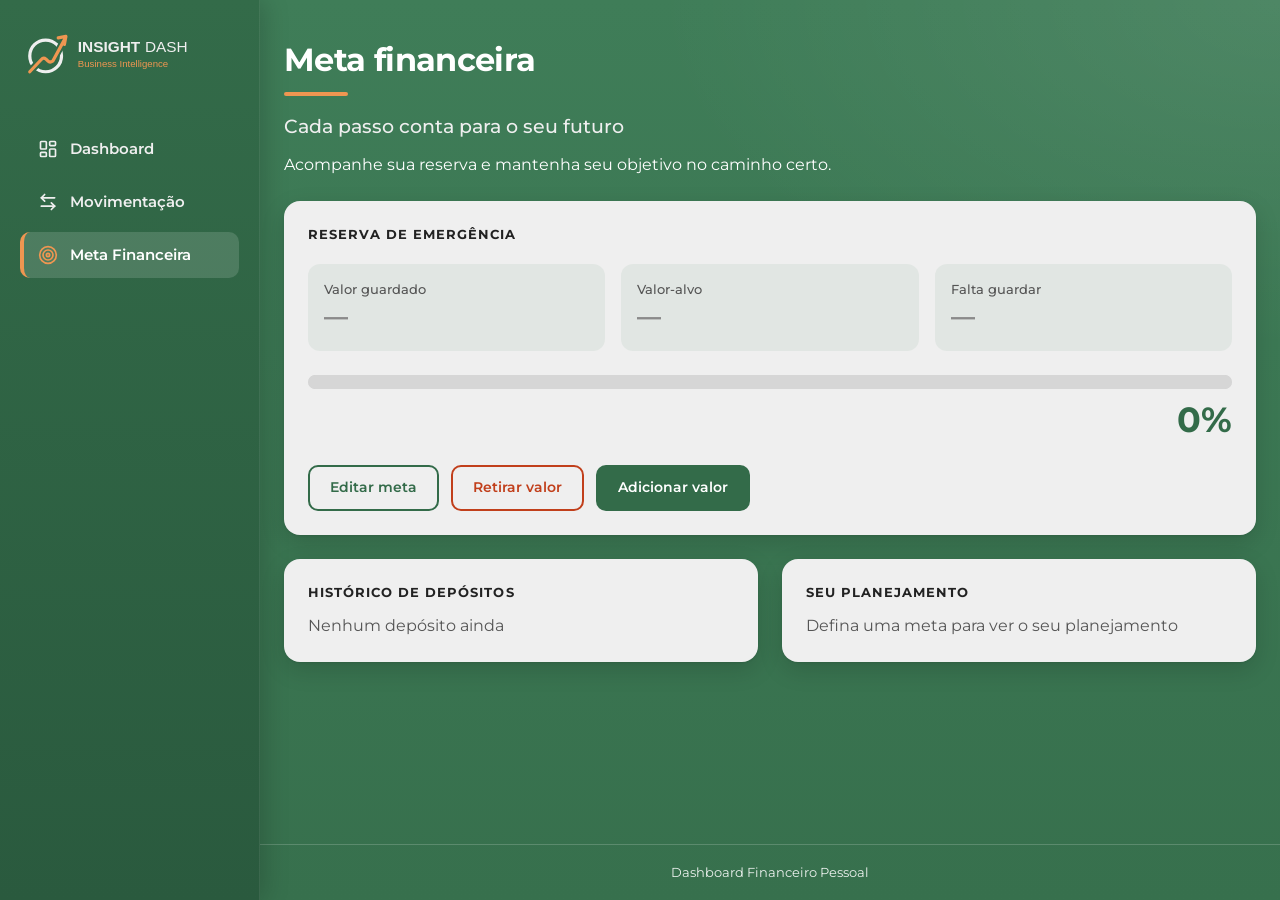
==== pages/meta.html @ 22bafc99 "Aba para adicionar movimento" ====
<!DOCTYPE html>
<html lang="pt-BR">
<head>
    <meta charset="UTF-8">
    <meta name="viewport" content="width=device-width, initial-scale=1.0">
    <link rel="icon" href="../images/logo-icon.svg" type="image/svg+xml">
    <meta name="theme-color" content="#3F7D58">
    <link rel="preconnect" href="https://fonts.googleapis.com">
    <link rel="preconnect" href="https://fonts.gstatic.com" crossorigin>
    <link href="https://fonts.googleapis.com/css2?family=Montserrat:wght@400;500;600;700&display=swap" rel="stylesheet">
    <link rel="stylesheet" href="../style.css">
    <title>Meta financeira</title>
</head>
<body>
    <aside class="sidebar">
        <a href="../index.html" class="logo">
            <img src="../images/logo.svg" alt="Insight Dash - Business Intelligence" width="208" height="52">
        </a>

        <nav>
            <ul class="nav-bar">
                <li><a href="../index.html">Dashboard</a></li>
                <li><a href="movimentacao.html">Movimentação</a></li>
                <li><a href="meta.html" class="ativo">Meta Financeira</a></li>
            </ul>
        </nav>
    </aside>

    <div class="conteudo">
        <main>
            <h1>Meta financeira</h1>
            <h2>Cada passo conta para o seu futuro</h2>
            <p>Acompanhe sua reserva e mantenha seu objetivo no caminho certo.</p>

            <section class="meta">
                <h2>Reserva de emergência</h2>

                <div class="valores">
                    <div>
                        <p>Valor guardado</p>
                        <p class="valor" id="guardado"></p>
                    </div>
                    <div>
                        <p>Valor-alvo</p>
                        <p class="valor" id="alvo"></p>
                    </div>
                    <div>
                        <p>Falta guardar</p>
                        <p class="valor" id="falta"></p>
                    </div>
                </div>

                <progress id="progresso" value="0" max="100"></progress>
                <p id="porcentagem"></p>

                <div class="acoes">
                    <button type="button" id="btn-editar" class="btn-secundario">Editar meta</button>
                    <button type="button" id="btn-retirar" class="btn-perigo">Retirar valor</button>
                    <button type="button" id="btn-adicionar" class="btn-primario">Adicionar valor</button>
                </div>
            </section>

            <div class="duplo">
                <aside>
                    <h2>Histórico de depósitos</h2>
                    <ul id="lista-depositos" class="lista"></ul>
                </aside>

                <aside>
                    <h2>Seu planejamento</h2>
                    <p id="planejamento"></p>
                </aside>
            </div>
        </main>

        <footer>
            <p>Dashboard Financeiro Pessoal</p>
        </footer>
    </div>

    <dialog id="modal-adicionar-meta" class="modal">
        <form id="form-adicionar-meta" method="dialog">
            <div class="modal-cab">
                <h2>Adicionar valor à meta</h2>
                <p>Guarde mais um pouco e aproxime sua reserva do objetivo.</p>
            </div>

            <div class="modal-corpo">
                <div class="campos">
                    <div class="campo-largo meta-alvo">
                        <p>Você está adicionando à meta</p>
                        <strong id="add-meta-nome">Reserva de emergência</strong>
                    </div>

                    <div>
                        <label for="add-valor">Valor a adicionar *</label>
                        <input type="number" id="add-valor" min="0.01" step="0.01" placeholder="0,00" required>
                        <small class="dica">Informe o valor que deseja guardar nesta contribuição.</small>
                    </div>

                    <div>
                        <label for="add-data">Data da contribuição *</label>
                        <input type="date" id="add-data" required>
                    </div>

                    <div class="campo-largo">
                        <label for="add-conta">Conta de origem *</label>
                        <select id="add-conta" required>
                            <option value="" disabled selected>Selecione a conta</option>
                            <option value="Conta principal">Conta principal</option>
                            <option value="Poupança">Poupança</option>
                            <option value="Carteira">Carteira</option>
                        </select>
                        <small class="dica">O valor será descontado do saldo desta conta.</small>
                    </div>

                    <div class="campo-largo">
                        <label for="add-descricao" class="rotulo-linha">Descrição <span>Opcional</span></label>
                        <input type="text" id="add-descricao" placeholder="Ex.: Valor extra guardado">
                    </div>
                </div>

                <aside class="resumo-mov" data-tipo="receita">
                    <h3 class="resumo-titulo">Resumo da contribuição</h3>

                    <span class="selo selo-confirmar">A confirmar</span>
                    <p class="resumo-valor" id="res-valor"></p>
                    <p class="resumo-desc" id="res-descricao"></p>

                    <dl class="resumo-lista">
                        <div><dt>Conta de origem</dt><dd id="res-conta"></dd></div>
                        <div><dt>Data</dt><dd id="res-data"></dd></div>
                    </dl>

                    <h4 class="resumo-subtitulo">Sua meta após confirmar</h4>
                    <dl class="resumo-lista resumo-lista-solta">
                        <div><dt>Guardado hoje</dt><dd id="res-guardado"></dd></div>
                        <div><dt>Novo valor guardado</dt><dd id="res-novo" class="destaque"></dd></div>
                    </dl>

                    <div class="resumo-progresso">
                        <div class="resumo-progresso-topo">
                            <strong id="res-pct"></strong>
                            <span id="res-pontos"></span>
                        </div>
                        <progress id="res-progresso" value="0" max="100"></progress>
                        <small id="res-detalhe"></small>
                    </div>

                    <dl class="resumo-lista resumo-lista-solta">
                        <div><dt>Faltará guardar</dt><dd id="res-falta"></dd></div>
                    </dl>

                    <p class="resumo-prazo" id="res-prazo"></p>
                    <p class="resumo-aviso" id="res-aviso" aria-live="polite"></p>
                </aside>
            </div>

            <div class="acoes acoes-rodape">
                <small>A contribuição ficará no histórico da meta.</small>
                <button type="button" id="btn-cancelar-meta" class="btn-secundario">Cancelar</button>
                <button type="submit" class="btn-primario">Confirmar contribuição</button>
            </div>
        </form>
    </dialog>

    <script src="../script.js"></script>
</body>
</html>
---- style.css ----
/* ícones do menu, dos cards e do botão (ficam na cor do texto onde são usados) */
:root {
  --ic-painel: url("data:image/svg+xml,<svg xmlns='http://www.w3.org/2000/svg' viewBox='0 0 24 24' fill='none' stroke='black' stroke-width='2' stroke-linecap='round' stroke-linejoin='round'><rect x='3' y='3' width='7' height='9' rx='1'/><rect x='14' y='3' width='7' height='5' rx='1'/><rect x='14' y='12' width='7' height='9' rx='1'/><rect x='3' y='16' width='7' height='5' rx='1'/></svg>");
  --ic-troca: url("data:image/svg+xml,<svg xmlns='http://www.w3.org/2000/svg' viewBox='0 0 24 24' fill='none' stroke='black' stroke-width='2' stroke-linecap='round' stroke-linejoin='round'><path d='M8 3 4 7l4 4'/><path d='M4 7h16'/><path d='m16 21 4-4-4-4'/><path d='M20 17H4'/></svg>");
  --ic-alvo: url("data:image/svg+xml,<svg xmlns='http://www.w3.org/2000/svg' viewBox='0 0 24 24' fill='none' stroke='black' stroke-width='2' stroke-linecap='round' stroke-linejoin='round'><circle cx='12' cy='12' r='10'/><circle cx='12' cy='12' r='6'/><circle cx='12' cy='12' r='2'/></svg>");
  --ic-subida: url("data:image/svg+xml,<svg xmlns='http://www.w3.org/2000/svg' viewBox='0 0 24 24' fill='none' stroke='black' stroke-width='2.2' stroke-linecap='round' stroke-linejoin='round'><polyline points='22 7 13.5 15.5 8.5 10.5 2 17'/><polyline points='16 7 22 7 22 13'/></svg>");
  --ic-descida: url("data:image/svg+xml,<svg xmlns='http://www.w3.org/2000/svg' viewBox='0 0 24 24' fill='none' stroke='black' stroke-width='2.2' stroke-linecap='round' stroke-linejoin='round'><polyline points='22 17 13.5 8.5 8.5 13.5 2 7'/><polyline points='16 17 22 17 22 11'/></svg>");
  --ic-carteira: url("data:image/svg+xml,<svg xmlns='http://www.w3.org/2000/svg' viewBox='0 0 24 24' fill='none' stroke='black' stroke-width='2.2' stroke-linecap='round' stroke-linejoin='round'><path d='M20 12V8H6a2 2 0 0 1-2-2c0-1.1.9-2 2-2h12v4'/><path d='M4 6v12c0 1.1.9 2 2 2h14v-4'/><path d='M18 12a2 2 0 0 0-2 2c0 1.1.9 2 2 2h4v-4h-4z'/></svg>");
  --ic-mais: url("data:image/svg+xml,<svg xmlns='http://www.w3.org/2000/svg' viewBox='0 0 24 24' fill='none' stroke='black' stroke-width='3' stroke-linecap='round'><path d='M12 5v14M5 12h14'/></svg>");
}

* {
  margin: 0;
  padding: 0;
  box-sizing: border-box;
}

body {
  margin: 0;
  min-height: 100vh;
  display: flex;
  flex-direction: row;
  background-color: #3F7D58;
  /* brilho claro discreto no canto + verde que escurece um pouco para baixo */
  background-image:
    radial-gradient(900px 500px at 100% 0%, rgba(255, 255, 255, 0.08), transparent 70%),
    linear-gradient(180deg, #3F7D58 0%, #37704D 100%);
  background-repeat: no-repeat;
  color: #EFEFEF;
  font-family: "Montserrat", "Segoe UI", Roboto, Arial, sans-serif;
  line-height: 1.5; /* espaçamento das linhas */
  -webkit-font-smoothing: antialiased;
}

::selection {
  background: #EF9651;
  color: #222222;
}

a:focus-visible, button:focus-visible, select:focus-visible, input:focus-visible {
  outline: 3px solid #EF9651;
  outline-offset: 2px;
}

/* ---------- Barra lateral ---------- */
.sidebar {
  width: 260px;
  flex-shrink: 0;
  position: sticky;
  top: 0;
  align-self: flex-start; 
  height: 100vh;
  overflow-y: auto;
  display: flex;
  flex-direction: column;
  padding: 28px 20px;
  background: linear-gradient(180deg, #336B49 0%, #2A5A3E 100%);
  border-right: 1px solid rgba(255, 255, 255, 0.08);
  box-shadow: 4px 0 24px rgba(0, 0, 0, 0.18);
}

.logo {
  display: block;
  padding: 0 4px;
}

.logo img {
  display: block;
  width: 100%;
  max-width: 200px;
  height: auto;
}

.sidebar nav {
  margin-top: 48px;
}

.nav-bar {
  display: flex;
  flex-direction: column;
  gap: 6px;
  list-style: none;
}

.nav-bar a {
  display: flex;
  align-items: center;
  gap: 12px;
  padding: 12px 14px;
  color: #EFEFEF;
  text-decoration: none;
  font-size: 0.95rem;
  font-weight: 600;
  border-left: 4px solid transparent;
  border-radius: 10px;
  transition: background 0.2s, color 0.2s, border-color 0.2s;
}

/* ícone antes de cada item (muda com o link) */
.nav-bar a::before, .card-resumo h2::before, .btn-destaque::before {
  content: "";
  flex-shrink: 0;
  background: currentColor;
  -webkit-mask: var(--icone) center / contain no-repeat;
  mask: var(--icone) center / contain no-repeat;
}

.nav-bar a::before {
  width: 20px;
  height: 20px;
  transition: background 0.2s;
}

.nav-bar a[href$="index.html"] { --icone: var(--ic-painel); }
.nav-bar a[href$="movimentacao.html"] { --icone: var(--ic-troca); }
.nav-bar a[href$="meta.html"] { --icone: var(--ic-alvo); }

.nav-bar a:hover, .nav-bar a:focus-visible {
  background: rgba(255, 255, 255, 0.1);
  color: #FFFFFF;
}

.nav-bar a:hover::before, .nav-bar a.ativo::before {
  background: #EF9651;
}

.nav-bar a.ativo {
  background: rgba(255, 255, 255, 0.14);
  border-left-color: #EF9651;
  color: #FFFFFF;
}

/* ---------- Conteúdo ---------- */
.conteudo {
  flex: 1;
  min-width: 0;
  display: flex;
  flex-direction: column;
}

main {
  flex: 1;
  width: 100%;
  max-width: 1100px;
  margin: 0 auto;
  padding: 36px 24px 48px;
  display: flex;
  flex-direction: column;
  gap: 24px;
}

main > h1 {
  font-size: 2rem;
  font-weight: 700;
  letter-spacing: -0.02em;
  color: #FFFFFF;
}

main > h1::after {
  content: "";
  display: block;
  width: 64px;
  height: 4px;
  margin-top: 8px;
  border-radius: 2px;
  background: #EF9651;
}

main > p {
  color: #FFFFFF;
}

/* ---------- Cards ---------- */
main > section, .card-resumo, .card-grafico, .card-meta, .duplo > aside {
  background: #EFEFEF;
  color: #222222;
  border-radius: 16px;
  box-shadow: 0 1px 2px rgba(0, 0, 0, 0.08), 0 8px 24px rgba(0, 0, 0, 0.14);
}

main > section, .card-resumo, .card-grafico, .card-meta, .duplo > aside {
  padding: 24px;
}

main h2 {
  margin: 0 0 6px;
  font-size: 0.8rem;
  font-weight: 700;
  text-transform: uppercase;
  letter-spacing: 0.08em;
  color: #222222;
}

main > h2 {
  margin: -8px 0 -12px;
  font-size: 1.2rem;
  font-weight: 500;
  text-transform: none;
  letter-spacing: 0;
  color: #EFEFEF;
}

/* ---------- Resumo: receitas / despesas / saldo ---------- */
.resumo {
  display: grid;
  grid-template-columns: repeat(3, 1fr);
  gap: 24px;
}

.card-resumo {
  --cor: #3F7D58;
  --icone: var(--ic-subida);
  transition: transform 0.2s, box-shadow 0.2s;
}

.card-resumo.despesa {
  --cor: #EC5228;
  --icone: var(--ic-descida);
}

.card-resumo.saldo {
  --cor: #EF9651;
  --icone: var(--ic-carteira);
}

.card-resumo:hover {
  transform: translateY(-3px);
  box-shadow: 0 2px 4px rgba(0, 0, 0, 0.08), 0 14px 32px rgba(0, 0, 0, 0.2);
}

.card-resumo h2 {
  display: flex;
  align-items: center;
  gap: 8px;
  color: #5b6a62;
}

.card-resumo h2::before {
  width: 18px;
  height: 18px;
  background: var(--cor);
}

.card-resumo p {
  font-size: clamp(1.3rem, 1rem + 0.8vw, 1.6rem);
  font-weight: 700;
  letter-spacing: -0.01em;
  font-variant-numeric: tabular-nums;
  min-height: 1.5em; 
  overflow-wrap: anywhere;
}

.card-resumo p:empty::before {
  content: "—";
  color: #8a8a8a;
}

#ganhos {
  color: #3F7D58;
}

#perdas {
  color: #EC5228;
}

/* o JS pode colocar uma dessas classes no #saldo */
#saldo.positivo {
  color: #3F7D58;
}

#saldo.negativo {
  color: #EC5228;
}

/* ---------- Gráfico + meta lado a lado ---------- */
.painel {
  display: grid;
  grid-template-columns: 3fr 2fr;
  gap: 24px;
}

.painel > section {
  min-width: 0;
}

/* ---------- Gráfico de despesas por categoria ---------- */
.grafico {
  display: flex;
  justify-content: center;
  margin: 20px 0;
}

.rosca {
  position: relative;
  width: 200px;
  height: 200px;
  border-radius: 50%;
  background: #d6d6d6;
  box-shadow: 0 6px 18px rgba(0, 0, 0, 0.15);
}

/* furo no meio da rosca */
.rosca::after {
  content: "";
  position: absolute;
  inset: 24%;
  border-radius: 50%;
  background: #EFEFEF;
  box-shadow: inset 0 2px 6px rgba(0, 0, 0, 0.12);
}

/* sem dados ainda */
.grafico:empty {
  align-items: center;
  min-height: 200px;
  border: 2px dashed #3F7D58;
  border-radius: 12px;
  background: rgba(63, 125, 88, 0.08);
  color: #555555;
  font-size: 0.9rem;
}

.grafico:empty::before {
  content: "Sem despesas para mostrar";
}

.legenda-grafico {
  display: flex;
  flex-wrap: wrap;
  justify-content: center;
  gap: 8px 20px;
  list-style: none;
  font-size: 0.85rem;
}

.legenda-grafico li {
  display: flex;
  align-items: center;
  gap: 8px;
}

.legenda-grafico li::before {
  content: "";
  flex-shrink: 0;
  width: 12px;
  height: 12px;
  border-radius: 50%;
  background: var(--cor, #3F7D58);
}

.legenda-grafico li:nth-child(6n+1) { --cor: #3F7D58; }
.legenda-grafico li:nth-child(6n+2) { --cor: #EF9651; }
.legenda-grafico li:nth-child(6n+3) { --cor: #EC5228; }
.legenda-grafico li:nth-child(6n+4) { --cor: #25503A; }
.legenda-grafico li:nth-child(6n+5) { --cor: #7FB08F; }
.legenda-grafico li:nth-child(6n+6) { --cor: #F5C08F; }

/* ---------- Meta financeira (card do dashboard) ---------- */
.card-meta {
  display: flex;
  flex-direction: column;
}

.card-meta #falta {
  margin: auto 0 16px;
  font-size: 1rem;
  font-weight: 600;
}

.card-meta #falta:empty::before {
  content: "Nenhuma meta definida";
  font-weight: 400;
  color: #555555;
}

.card-meta #porcentagem, .meta #porcentagem {
  margin: 10px 0 auto;
  font-size: 2.2rem;
  font-weight: 700;
  line-height: 1.2;
  text-align: right;
  color: #336B49;
}

.card-meta #porcentagem:empty::before, .meta #porcentagem:empty::before {
  content: "0%";
}

/* barra de progresso */
progress {
  display: block;
  width: 100%;
  height: 14px;
  border: none;
  border-radius: 7px;
  overflow: hidden;
  -webkit-appearance: none;
  appearance: none;
  background: #d6d6d6;
}

progress::-webkit-progress-bar {
  background: #d6d6d6;
  border-radius: 7px;
}

progress::-webkit-progress-value {
  background: linear-gradient(90deg, #EF9651, #EC5228);
  border-radius: 7px;
  transition: width 0.4s;
}

progress::-moz-progress-bar {
  background: linear-gradient(90deg, #EF9651, #EC5228);
  border-radius: 7px;
}

progress.completa::-webkit-progress-value {
  background: #3F7D58;
}

progress.completa::-moz-progress-bar {
  background: #3F7D58;
}

/* ---------- Página Meta financeira ---------- */
/* três blocos: valor guardado, valor-alvo, falta guardar */
.valores {
  display: grid;
  grid-template-columns: repeat(auto-fit, minmax(180px, 1fr));
  gap: 16px;
  margin: 20px 0 24px;
}

.valores > div {
  padding: 16px;
  border-radius: 12px;
  background: rgba(63, 125, 88, 0.08);
}

.valores p:first-child {
  font-size: 0.8rem;
  font-weight: 500;
  color: #555555;
}

.valor {
  font-size: 1.5rem;
  font-weight: 700;
  letter-spacing: -0.01em;
  font-variant-numeric: tabular-nums;
  min-height: 1.5em;
  overflow-wrap: anywhere;
}

.valor:empty::before {
  content: "—";
  color: #8a8a8a;
}

#guardado {
  color: #3F7D58;
}

/* histórico de depósitos + planejamento lado a lado */
.duplo {
  display: grid;
  grid-template-columns: 1fr 1fr;
  gap: 24px;
}

.duplo > aside {
  min-width: 0;
}

.duplo h2 {
  margin-bottom: 12px;
}

.lista {
  list-style: none;
  font-variant-numeric: tabular-nums;
}

.lista li {
  display: flex;
  justify-content: space-between;
  gap: 12px;
  padding: 10px 0;
  border-bottom: 1px solid #d6d6d6;
}

.lista li:last-child {
  border-bottom: none;
}

.lista:empty::before {
  content: "Nenhum depósito ainda";
  color: #555555;
}

#planejamento:empty::before {
  content: "Defina uma meta para ver o seu planejamento";
  color: #555555;
}

/* ---------- Botões ---------- */
.acoes {
  display: flex;
  flex-wrap: wrap;
  gap: 12px;
  margin-top: 24px;
}

button {
  padding: 10px 20px;
  border: 2px solid transparent;
  border-radius: 10px;
  font: inherit;
  font-size: 0.9rem;
  font-weight: 600;
  cursor: pointer;
  transition: background 0.2s, color 0.2s, border-color 0.2s, transform 0.15s;
}

button:active {
  transform: translateY(1px);
}

.btn-primario {
  background: #336B49;
  color: #FFFFFF;
}

.btn-primario:hover {
  background: #EF9651;
  color: #222222;
}

.btn-secundario {
  background: transparent;
  border-color: #336B49;
  color: #336B49;
}

.btn-secundario:hover {
  background: #336B49;
  color: #FFFFFF;
}

.btn-perigo {
  background: transparent;
  border-color: #C13F1B;
  color: #C13F1B;
}

.btn-perigo:hover {
  background: #C13F1B;
  color: #FFFFFF;
}

/* botão de destaque sobre o fundo verde (ex.: Nova Movimentação) */
.btn-destaque {
  display: inline-flex;
  align-items: center;
  gap: 10px;
  padding: 12px 22px;
  background: #EF9651;
  color: #222222;
  box-shadow: 0 6px 16px rgba(0, 0, 0, 0.22);
}

.btn-destaque::before {
  --icone: var(--ic-mais);
  width: 16px;
  height: 16px;
}

.btn-destaque:hover {
  background: #F4A867;
  transform: translateY(-2px);
}

/* botões pequenos dentro da tabela (Editar / Excluir) */
.btn-sm {
  padding: 5px 12px;
  border-width: 1.5px;
  border-radius: 8px;
  font-size: 0.78rem;
}

/* ---------- Formulários ---------- */
main > .barra-acoes {
  background: transparent;
  box-shadow: none;
  padding: 0;
}

label {
  display: block;
  margin-bottom: 6px;
  font-size: 0.8rem;
  font-weight: 600;
  color: #444444;
}

input[type="text"], input[type="number"], input[type="date"], select {
  width: 100%;
  padding: 11px 14px;
  border: 2px solid #cfcfcf;
  border-radius: 10px;
  background-color: #FFFFFF;
  color: #222222;
  font: inherit;
  font-size: 0.9rem;
  transition: border-color 0.2s, box-shadow 0.2s;
}

input:hover, select:hover {
  border-color: #3F7D58;
}

input:focus, select:focus {
  outline: none;
  border-color: #EF9651;
  box-shadow: 0 0 0 3px rgba(239, 150, 81, 0.35);
}

select {
  -webkit-appearance: none;
  appearance: none;
  padding-right: 40px;
  cursor: pointer;
  background-image: url("data:image/svg+xml,<svg xmlns='http://www.w3.org/2000/svg' viewBox='0 0 24 24' fill='none' stroke='%23336B49' stroke-width='2.5' stroke-linecap='round' stroke-linejoin='round'><path d='m6 9 6 6 6-6'/></svg>");
  background-repeat: no-repeat;
  background-position: right 12px center;
  background-size: 18px;
}

/* filtros da movimentação */
.filtros {
  display: grid;
  grid-template-columns: repeat(auto-fit, minmax(200px, 1fr));
  gap: 16px;
}

/* ---------- Tabela de movimentações ---------- */
.card-tabela h2 {
  margin-bottom: 14px;
}

.tabela-rolagem {
  overflow-x: auto;
  border-radius: 10px;
}

table {
  width: 100%;
  border-collapse: collapse;
  font-variant-numeric: tabular-nums;
}

thead {
  background: #336B49;
  color: #EFEFEF;
}

th, td {
  padding: 12px 16px;
  text-align: left;
}

th {
  font-size: 0.72rem;
  letter-spacing: 0.06em;
  text-transform: uppercase;
  white-space: nowrap;
}

td {
  font-size: 0.9rem;
}

tbody tr {
  transition: background 0.15s;
}

tbody tr:nth-child(even) {
  background: rgba(63, 125, 88, 0.08);
}

tbody tr:hover {
  background: rgba(239, 150, 81, 0.2);
}

.col-valor {
  text-align: right;
  white-space: nowrap;
  font-weight: 600;
}

td.receita {
  color: #2F6B47;
}

td.despesa {
  color: #C13F1B;
}

.col-acoes {
  text-align: right;
  white-space: nowrap;
}

.col-acoes button + button {
  margin-left: 6px;
}

/* tabela vazia: mostra o aviso embaixo do cabeçalho */
.tabela-rolagem:has(tbody:empty)::after {
  content: "Nenhuma movimentação ainda";
  display: block;
  padding: 20px 16px;
  color: #555555;
  font-size: 0.9rem;
}

/* ---------- Rodapé ---------- */
footer {
  padding: 18px 20px;
  text-align: center;
  font-size: 0.8rem;
  color: rgba(255, 255, 255, 0.9);
  border-top: 1px solid rgba(255, 255, 255, 0.18);
}

/* ---------- Animação de entrada ---------- */
@keyframes entrar {
  from {
    opacity: 0;
    transform: translateY(10px);
  }
  to {
    opacity: 1;
    transform: none;
  }
}

main > * {
  animation: entrar 0.45s ease both;
}

main > *:nth-child(2) { animation-delay: 0.05s; }
main > *:nth-child(3) { animation-delay: 0.1s; }
main > *:nth-child(4) { animation-delay: 0.15s; }
main > *:nth-child(5) { animation-delay: 0.2s; }
main > *:nth-child(6) { animation-delay: 0.25s; }

@media (prefers-reduced-motion: reduce) {
  * {
    animation: none !important;
    transition: none !important;
  }
}

/* ---------- Responsivo ---------- */
@media (max-width: 1200px) {
  .resumo {
    grid-template-columns: repeat(2, 1fr);
  }

  .card-resumo.saldo {
    grid-column: 1 / -1;
  }
}

@media (max-width: 1000px) {
  .painel, .duplo {
    grid-template-columns: 1fr;
  }
}


@media (max-width: 768px) {
  body {
    flex-direction: column;
  }

  .sidebar {
    width: 100%;
    height: auto;
    position: static;
    align-self: auto;
    flex-direction: row;
    flex-wrap: wrap;
    align-items: center;
    gap: 12px 24px;
    padding: 16px 20px;
    border-right: none;
  }

  .logo img {
    max-width: 160px;
  }

  .sidebar nav {
    margin-top: 0;
  }

  .nav-bar {
    flex-direction: row;
    flex-wrap: wrap;
    gap: 4px;
  }

  .nav-bar a {
    gap: 8px;
    padding: 8px 10px;
    font-size: 0.82rem;
    border-left: none;
  }

  .nav-bar a::before {
    width: 16px;
    height: 16px;
  }
}

@media (max-width: 600px) {
  main {
    padding: 24px 16px 40px;
  }

  main > h1 {
    font-size: 1.6rem;
  }

  .resumo {
    grid-template-columns: 1fr;
  }

  main > section, .card-resumo, .card-grafico, .card-meta, .duplo > aside {
    padding: 18px;
  }

  main > .barra-acoes {
    padding: 0;
  }

  th, td {
    padding: 10px 5px;
    font-size: 0.72rem;
  }

  th {
    font-size: 0.65rem;
    letter-spacing: 0.03em;
  }

  td:first-child {
    white-space: nowrap;
  }


  .tabela-rolagem {
    background:
      linear-gradient(90deg, #EFEFEF 30%, rgba(239, 239, 239, 0)) left center / 28px 100% no-repeat local,
      linear-gradient(270deg, #EFEFEF 30%, rgba(239, 239, 239, 0)) right center / 28px 100% no-repeat local,
      radial-gradient(farthest-side at 0 50%, rgba(0, 0, 0, 0.22), rgba(0, 0, 0, 0)) left center / 10px 100% no-repeat scroll,
      radial-gradient(farthest-side at 100% 50%, rgba(0, 0, 0, 0.22), rgba(0, 0, 0, 0)) right center / 10px 100% no-repeat scroll;
  }
}


@media (max-width: 480px) {
  main {
    padding-left: 12px;
    padding-right: 12px;
  }

  .card-tabela {
    padding: 18px 10px;
  }

  .card-tabela h2 {
    margin-left: 8px;
  }

  .nav-bar {
    gap: 2px;
  }

  .nav-bar a {
    padding: 8px;
    font-size: 0.8rem;
  }

  .nav-bar a::before {
    display: none;
  }
}
.dialog {
  position: fixed;
  top: 50%;
  left: 50%;
  transform: translate(-50%, -50%);
}
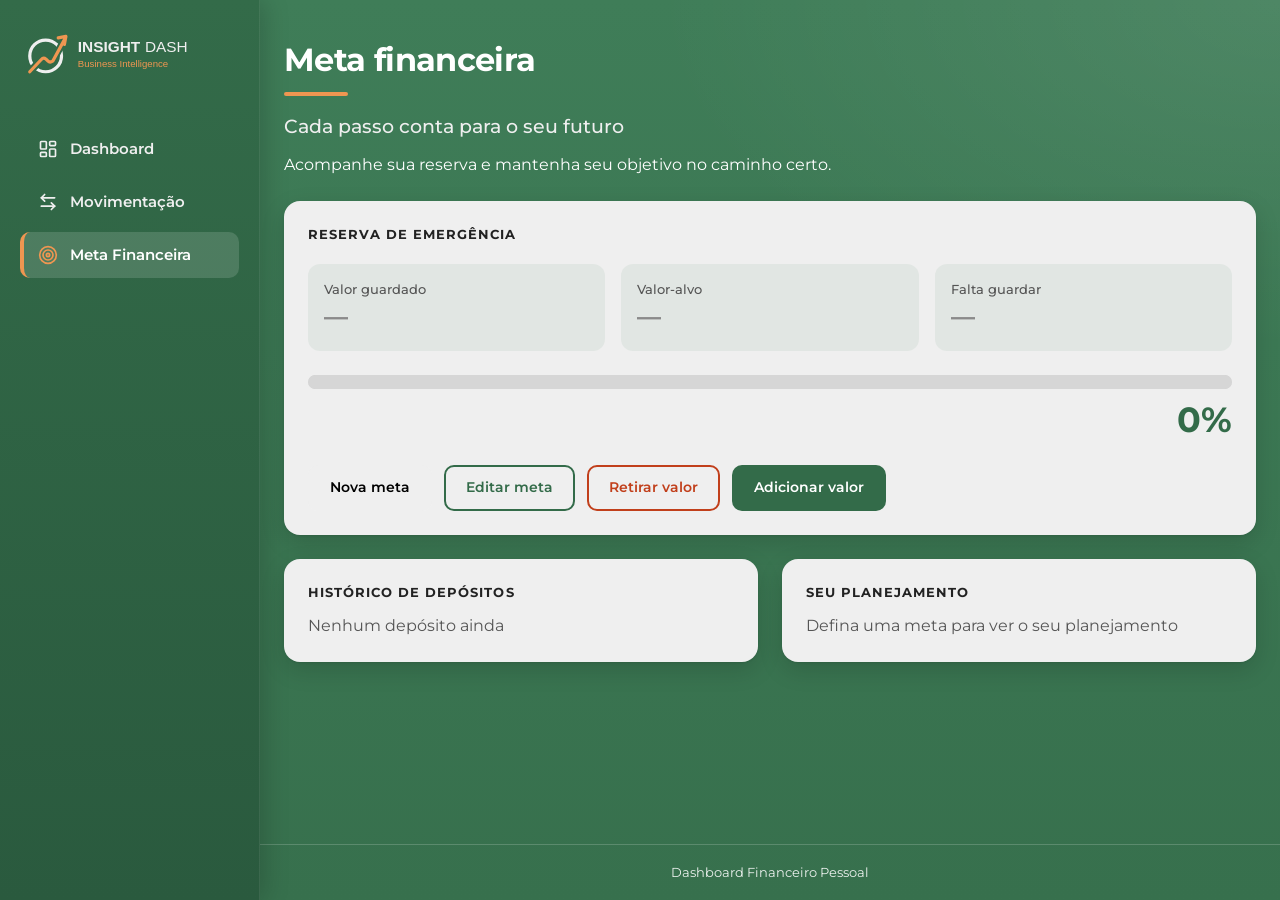
==== commit f4081090: "Adicionado aba novo movimento" ====
--- a/pages/meta.html
+++ b/pages/meta.html
@@ -54,10 +54,87 @@
                 <p id="porcentagem"></p>
 
                 <div class="acoes">
-                    <button type="button" id="btn-editar" class="btn-secundario">Editar meta</button>
-                    <button type="button" id="btn-retirar" class="btn-perigo">Retirar valor</button>
-                    <button type="button" id="btn-adicionar" class="btn-primario">Adicionar valor</button>
+                    <button onclick="nova_meta.showModal() "type="button" id="btn-nmeta" class="botao-novameta">Nova meta</button>
+                    <button onclick="editar_meta.showModal() "type="button" id="btn-editar" class="btn-secundario">Editar meta</button>
+                    <button onclick="retirar.showModal() "type="button" id="btn-retirar" class="btn-perigo">Retirar valor</button>
+                    <button onclick="adicionar.showModal() "type="button" id="btn-adicionar" class="btn-primario">Adicionar valor</button>
                 </div>
+
+                <dialog id="nova_meta" class="dialog">
+                    <h1>Nova meta</h1>
+                    <p>Tudo começa definindo um objetivo</p>
+
+                    <form method="dialog">
+                        <label for="criando_nova_meta">Nome da meta</label>
+                        <input type="text" id="criando_nova_meta" name="nmeta" Placeholder="ex:ferias"required >
+                        
+                        <label for="valor_inicial_nmeta">Valor inicial</label>
+                        <input type="text" id="valor_inicial_nmeta" name="inicio_nmeta" placeholder="Não Obrigatório">
+
+                        <label for="valor_da_meta">Valor alvo</label>
+                        <input type="text" id="valor_da_nmeta" name="valor_nmeta" placeholder="R$0,00"required>
+                        <button onclick="nova_meta.close()"type="button" formnovalidate>cancelar</button>
+                        <button>Confirmar</button>
+                    </form>
+                </dialog>
+
+                <dialog id="editar_meta" class="dialog">
+                    <h1>Editar meta</h1>
+                    <p>As vezes o plano muda</p>
+                    
+                    <form method="dialog">
+                        <p>Voce esta modificando da meta</p>
+                        <select>
+                        <option value="" disabled selected>Selecione a meta</option>
+                        </select>
+                        
+                        <label for="valor_da_meta">Novo valor alvo</label>
+                        <input type="text" id="valor_da_meta" name="valor_da_meta"placeholder="R$0,00" required>
+                        <button onclick="editar_meta.close()"type="button" formnovalidate>cancelar</button>
+                        <button>Confirmar</button>
+                    </form>
+                </dialog>
+
+                <dialog id="retirar" class="dialog">
+                    <h1>Remover valor da meta</h1>
+                    <p>Alguns gastos sao necessarios</p>
+
+                    <form method="dialog">
+                        <p>Voce esta retirando da meta</p>
+                        <select>
+                        <option value="" disabled selected>Selecione a meta</option>
+                        </select>
+                        
+                        <label for="adicionar_valor">Remover valor</label>
+                        <input type="text" id="remover_valor" name="remover_meta" placeholder="R$0,00" required>
+
+                        <label for="data">Data da remoção</label>
+                        <input type="date" id="data" name="data_contribuir" required>
+
+                        <button onclick="retirar.close()"type="button" formnovalidate>cancelar</button>
+                        <button>Confirmar retirada</button>
+                    </form>
+                </dialog>
+
+                <dialog id="adicionar" class="dialog">
+                    <h1>Adicionar valor na meta</h1>
+                    <p>Se aproximando de seu objetivo</p>
+
+                    <form method="dialog">
+                        <p>Voce adicionando na meta</p>
+                        <select>
+                        <option value="" disabled selected>Selecione a meta</option>
+                        </select>
+                        
+                        <label for="adicionar_valor">Adicionar valor</label>
+                        <input type="text" id="adicionar_valor" name="adicionar_meta" placeholder="R$0,00" required>
+
+                        <label for="data">Data da contribuição</label>
+                        <input type="date" id="data" name="data_contribuir" required>
+                        <button onclick="adicionar.close()"type="button" formnovalidate>cancelar</button>
+                        <button>Confirmar adição</button>
+                    </form>
+                </dialog>
             </section>
 
             <div class="duplo">
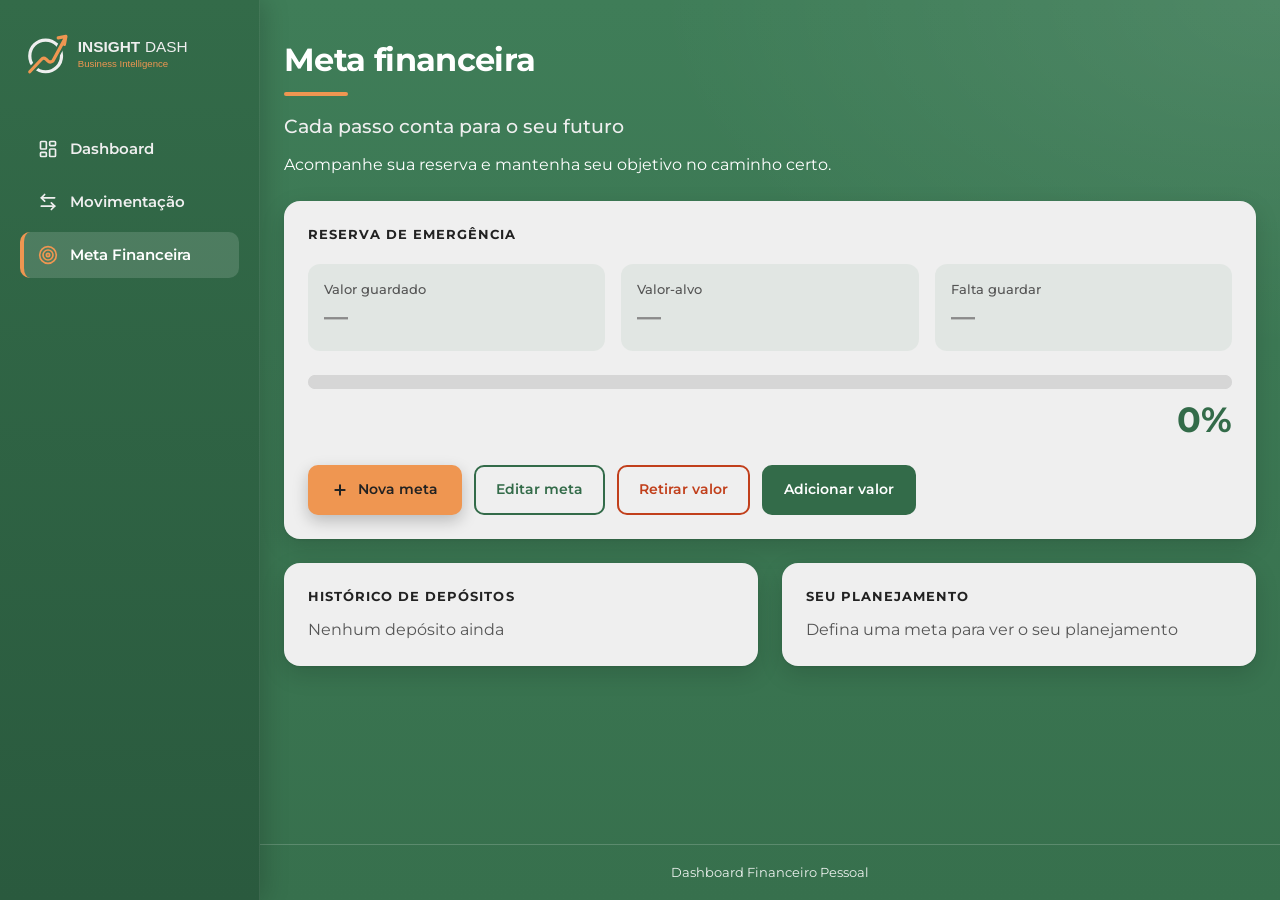
==== commit c6d87c01: "CSS adicionado no botao meta" ====
--- a/pages/meta.html
+++ b/pages/meta.html
@@ -54,85 +54,101 @@
                 <p id="porcentagem"></p>
 
                 <div class="acoes">
-                    <button onclick="nova_meta.showModal() "type="button" id="btn-nmeta" class="botao-novameta">Nova meta</button>
-                    <button onclick="editar_meta.showModal() "type="button" id="btn-editar" class="btn-secundario">Editar meta</button>
-                    <button onclick="retirar.showModal() "type="button" id="btn-retirar" class="btn-perigo">Retirar valor</button>
-                    <button onclick="adicionar.showModal() "type="button" id="btn-adicionar" class="btn-primario">Adicionar valor</button>
+                    <button type="button" id="btn-nmeta" class="btn-destaque" onclick="nova_meta.showModal()">Nova meta</button>
+                    <button type="button" id="btn-editar" class="btn-secundario" onclick="editar_meta.showModal()">Editar meta</button>
+                    <button type="button" id="btn-retirar" class="btn-perigo" onclick="retirar.showModal()">Retirar valor</button>
+                    <button type="button" id="btn-adicionar" class="btn-primario" onclick="modal_adicionar_meta.showModal()">Adicionar valor</button>
                 </div>
 
-                <dialog id="nova_meta" class="dialog">
-                    <h1>Nova meta</h1>
-                    <p>Tudo começa definindo um objetivo</p>
-
+                <dialog id="nova_meta" class="modal modal-estreito">
                     <form method="dialog">
-                        <label for="criando_nova_meta">Nome da meta</label>
-                        <input type="text" id="criando_nova_meta" name="nmeta" Placeholder="ex:ferias"required >
-                        
-                        <label for="valor_inicial_nmeta">Valor inicial</label>
-                        <input type="text" id="valor_inicial_nmeta" name="inicio_nmeta" placeholder="Não Obrigatório">
-
-                        <label for="valor_da_meta">Valor alvo</label>
-                        <input type="text" id="valor_da_nmeta" name="valor_nmeta" placeholder="R$0,00"required>
-                        <button onclick="nova_meta.close()"type="button" formnovalidate>cancelar</button>
-                        <button>Confirmar</button>
+                        <div class="modal-cab">
+                            <h2>Nova meta</h2>
+                            <p>Tudo começa definindo um objetivo</p>
+                        </div>
+
+                        <div class="campos">
+                            <div class="campo-largo">
+                                <label for="criando_nova_meta">Nome da meta</label>
+                                <input type="text" id="criando_nova_meta" name="nmeta" placeholder="ex: férias" required>
+                            </div>
+
+                            <div>
+                                <label for="valor_da_nmeta">Valor alvo</label>
+                                <input type="text" id="valor_da_nmeta" name="valor_nmeta" placeholder="R$0,00" required>
+                            </div>
+
+                            <div>
+                                <label for="valor_inicial_nmeta" class="rotulo-linha">Valor inicial <span>Opcional</span></label>
+                                <input type="text" id="valor_inicial_nmeta" name="inicio_nmeta" placeholder="R$0,00">
+                            </div>
+                        </div>
+
+                        <div class="acoes">
+                            <button type="button" class="btn-secundario" formnovalidate onclick="nova_meta.close()">Cancelar</button>
+                            <button type="submit" class="btn-primario">Confirmar</button>
+                        </div>
                     </form>
                 </dialog>
 
-                <dialog id="editar_meta" class="dialog">
-                    <h1>Editar meta</h1>
-                    <p>As vezes o plano muda</p>
-                    
+                <dialog id="editar_meta" class="modal modal-estreito">
                     <form method="dialog">
-                        <p>Voce esta modificando da meta</p>
-                        <select>
-                        <option value="" disabled selected>Selecione a meta</option>
-                        </select>
-                        
-                        <label for="valor_da_meta">Novo valor alvo</label>
-                        <input type="text" id="valor_da_meta" name="valor_da_meta"placeholder="R$0,00" required>
-                        <button onclick="editar_meta.close()"type="button" formnovalidate>cancelar</button>
-                        <button>Confirmar</button>
+                        <div class="modal-cab">
+                            <h2>Editar meta</h2>
+                            <p>As vezes o plano muda</p>
+                        </div>
+
+                        <div class="campos">
+                            <div class="campo-largo">
+                                <label for="meta_editar">Você está modificando a meta</label>
+                                <select id="meta_editar" name="meta_editar" required>
+                                    <option value="" disabled selected>Selecione a meta</option>
+                                </select>
+                            </div>
+
+                            <div class="campo-largo">
+                                <label for="valor_da_meta">Novo valor alvo</label>
+                                <input type="text" id="valor_da_meta" name="valor_da_meta" placeholder="R$0,00" required>
+                            </div>
+                        </div>
+
+                        <div class="acoes">
+                            <button type="button" class="btn-secundario" formnovalidate onclick="editar_meta.close()">Cancelar</button>
+                            <button type="submit" class="btn-primario">Confirmar</button>
+                        </div>
                     </form>
                 </dialog>
 
-                <dialog id="retirar" class="dialog">
-                    <h1>Remover valor da meta</h1>
-                    <p>Alguns gastos sao necessarios</p>
-
+                <dialog id="retirar" class="modal modal-estreito">
                     <form method="dialog">
-                        <p>Voce esta retirando da meta</p>
-                        <select>
-                        <option value="" disabled selected>Selecione a meta</option>
-                        </select>
-                        
-                        <label for="adicionar_valor">Remover valor</label>
-                        <input type="text" id="remover_valor" name="remover_meta" placeholder="R$0,00" required>
-
-                        <label for="data">Data da remoção</label>
-                        <input type="date" id="data" name="data_contribuir" required>
-
-                        <button onclick="retirar.close()"type="button" formnovalidate>cancelar</button>
-                        <button>Confirmar retirada</button>
-                    </form>
-                </dialog>
-
-                <dialog id="adicionar" class="dialog">
-                    <h1>Adicionar valor na meta</h1>
-                    <p>Se aproximando de seu objetivo</p>
-
-                    <form method="dialog">
-                        <p>Voce adicionando na meta</p>
-                        <select>
-                        <option value="" disabled selected>Selecione a meta</option>
-                        </select>
-                        
-                        <label for="adicionar_valor">Adicionar valor</label>
-                        <input type="text" id="adicionar_valor" name="adicionar_meta" placeholder="R$0,00" required>
-
-                        <label for="data">Data da contribuição</label>
-                        <input type="date" id="data" name="data_contribuir" required>
-                        <button onclick="adicionar.close()"type="button" formnovalidate>cancelar</button>
-                        <button>Confirmar adição</button>
+                        <div class="modal-cab">
+                            <h2>Remover valor da meta</h2>
+                            <p>Alguns gastos são necessários</p>
+                        </div>
+
+                        <div class="campos">
+                            <div class="campo-largo">
+                                <label for="meta_retirar">Você está retirando da meta</label>
+                                <select id="meta_retirar" name="meta_retirar" required>
+                                    <option value="" disabled selected>Selecione a meta</option>
+                                </select>
+                            </div>
+
+                            <div>
+                                <label for="remover_valor">Remover valor</label>
+                                <input type="text" id="remover_valor" name="remover_meta" placeholder="R$0,00" required>
+                            </div>
+
+                            <div>
+                                <label for="data_retirada">Data da remoção</label>
+                                <input type="date" id="data_retirada" name="data_retirada" required>
+                            </div>
+                        </div>
+
+                        <div class="acoes">
+                            <button type="button" class="btn-secundario" formnovalidate onclick="retirar.close()">Cancelar</button>
+                            <button type="submit" class="btn-perigo-solido">Confirmar retirada</button>
+                        </div>
                     </form>
                 </dialog>
             </section>
@@ -155,7 +171,7 @@
         </footer>
     </div>
 
-    <dialog id="modal-adicionar-meta" class="modal">
+    <dialog id="modal_adicionar_meta" class="modal">
         <form id="form-adicionar-meta" method="dialog">
             <div class="modal-cab">
                 <h2>Adicionar valor à meta</h2>
@@ -235,12 +251,13 @@
 
             <div class="acoes acoes-rodape">
                 <small>A contribuição ficará no histórico da meta.</small>
-                <button type="button" id="btn-cancelar-meta" class="btn-secundario">Cancelar</button>
+                <button type="button" id="btn-cancelar-meta" class="btn-secundario" onclick="modal_adicionar_meta.close()">Cancelar</button>
                 <button type="submit" class="btn-primario">Confirmar contribuição</button>
             </div>
         </form>
     </dialog>
 
+    <script src="../modal-meta.js"></script>
     <script src="../script.js"></script>
 </body>
 </html>
--- a/style.css
+++ b/style.css
@@ -1,3 +1,9 @@
+/* ==========================================================
+   Insight Dash - style.css
+   Paleta: #3F7D58 verde | #EFEFEF cinza claro
+           #EF9651 laranja | #EC5228 laranja avermelhado
+   ========================================================== */
+
 /* ícones do menu, dos cards e do botão (ficam na cor do texto onde são usados) */
 :root {
   --ic-painel: url("data:image/svg+xml,<svg xmlns='http://www.w3.org/2000/svg' viewBox='0 0 24 24' fill='none' stroke='black' stroke-width='2' stroke-linecap='round' stroke-linejoin='round'><rect x='3' y='3' width='7' height='9' rx='1'/><rect x='14' y='3' width='7' height='5' rx='1'/><rect x='14' y='12' width='7' height='9' rx='1'/><rect x='3' y='16' width='7' height='5' rx='1'/></svg>");
@@ -7,6 +13,12 @@
   --ic-descida: url("data:image/svg+xml,<svg xmlns='http://www.w3.org/2000/svg' viewBox='0 0 24 24' fill='none' stroke='black' stroke-width='2.2' stroke-linecap='round' stroke-linejoin='round'><polyline points='22 17 13.5 8.5 8.5 13.5 2 7'/><polyline points='16 17 22 17 22 11'/></svg>");
   --ic-carteira: url("data:image/svg+xml,<svg xmlns='http://www.w3.org/2000/svg' viewBox='0 0 24 24' fill='none' stroke='black' stroke-width='2.2' stroke-linecap='round' stroke-linejoin='round'><path d='M20 12V8H6a2 2 0 0 1-2-2c0-1.1.9-2 2-2h12v4'/><path d='M4 6v12c0 1.1.9 2 2 2h14v-4'/><path d='M18 12a2 2 0 0 0-2 2c0 1.1.9 2 2 2h4v-4h-4z'/></svg>");
   --ic-mais: url("data:image/svg+xml,<svg xmlns='http://www.w3.org/2000/svg' viewBox='0 0 24 24' fill='none' stroke='black' stroke-width='3' stroke-linecap='round'><path d='M12 5v14M5 12h14'/></svg>");
+  --ic-recibo: url("data:image/svg+xml,<svg xmlns='http://www.w3.org/2000/svg' viewBox='0 0 24 24' fill='none' stroke='black' stroke-width='2' stroke-linecap='round' stroke-linejoin='round'><path d='M14 2H6a2 2 0 0 0-2 2v16a2 2 0 0 0 2 2h12a2 2 0 0 0 2-2V8z'/><path d='M14 2v6h6'/><path d='M16 13H8'/><path d='M16 17H8'/><path d='M10 9H8'/></svg>");
+  --ic-seta-baixo: url("data:image/svg+xml,<svg xmlns='http://www.w3.org/2000/svg' viewBox='0 0 24 24' fill='none' stroke='black' stroke-width='2.6' stroke-linecap='round' stroke-linejoin='round'><path d='M17 7 7 17'/><path d='M17 17H7V7'/></svg>");
+  --ic-seta-cima: url("data:image/svg+xml,<svg xmlns='http://www.w3.org/2000/svg' viewBox='0 0 24 24' fill='none' stroke='black' stroke-width='2.6' stroke-linecap='round' stroke-linejoin='round'><path d='M7 7h10v10'/><path d='M7 17 17 7'/></svg>");
+  --ic-check: url("data:image/svg+xml,<svg xmlns='http://www.w3.org/2000/svg' viewBox='0 0 24 24' fill='none' stroke='black' stroke-width='3' stroke-linecap='round' stroke-linejoin='round'><path d='M20 6 9 17l-5-5'/></svg>");
+  --ic-relogio: url("data:image/svg+xml,<svg xmlns='http://www.w3.org/2000/svg' viewBox='0 0 24 24' fill='none' stroke='black' stroke-width='2.6' stroke-linecap='round' stroke-linejoin='round'><circle cx='12' cy='12' r='10'/><polyline points='12 6 12 12 16 14'/></svg>");
+  --ic-info: url("data:image/svg+xml,<svg xmlns='http://www.w3.org/2000/svg' viewBox='0 0 24 24' fill='none' stroke='black' stroke-width='2.2' stroke-linecap='round' stroke-linejoin='round'><circle cx='12' cy='12' r='10'/><path d='M12 16v-4'/><path d='M12 8h.01'/></svg>");
 }
 
 * {
@@ -21,7 +33,6 @@
   display: flex;
   flex-direction: row;
   background-color: #3F7D58;
-  /* brilho claro discreto no canto + verde que escurece um pouco para baixo */
   background-image:
     radial-gradient(900px 500px at 100% 0%, rgba(255, 255, 255, 0.08), transparent 70%),
     linear-gradient(180deg, #3F7D58 0%, #37704D 100%);
@@ -48,7 +59,7 @@
   flex-shrink: 0;
   position: sticky;
   top: 0;
-  align-self: flex-start; 
+  align-self: flex-start;
   height: 100vh;
   overflow-y: auto;
   display: flex;
@@ -96,8 +107,8 @@
   transition: background 0.2s, color 0.2s, border-color 0.2s;
 }
 
-/* ícone antes de cada item (muda com o link) */
-.nav-bar a::before, .card-resumo h2::before, .btn-destaque::before {
+.nav-bar a::before, .card-resumo h2::before, .btn-destaque::before,
+.resumo-titulo::before, .resumo-aviso::before, .selo::before, .modal-aviso::before {
   content: "";
   flex-shrink: 0;
   background: currentColor;
@@ -246,7 +257,7 @@
   font-weight: 700;
   letter-spacing: -0.01em;
   font-variant-numeric: tabular-nums;
-  min-height: 1.5em; 
+  min-height: 1.5em;
   overflow-wrap: anywhere;
 }
 
@@ -263,7 +274,6 @@
   color: #EC5228;
 }
 
-/* o JS pode colocar uma dessas classes no #saldo */
 #saldo.positivo {
   color: #3F7D58;
 }
@@ -309,7 +319,6 @@
   box-shadow: inset 0 2px 6px rgba(0, 0, 0, 0.12);
 }
 
-/* sem dados ainda */
 .grafico:empty {
   align-items: center;
   min-height: 200px;
@@ -356,6 +365,7 @@
 .legenda-grafico li:nth-child(6n+6) { --cor: #F5C08F; }
 
 /* ---------- Meta financeira (card do dashboard) ---------- */
+/* o conteúdo da meta fica centralizado na altura do card */
 .card-meta {
   display: flex;
   flex-direction: column;
@@ -559,7 +569,6 @@
   color: #FFFFFF;
 }
 
-/* botão de destaque sobre o fundo verde (ex.: Nova Movimentação) */
 .btn-destaque {
   display: inline-flex;
   align-items: center;
@@ -716,13 +725,447 @@
   margin-left: 6px;
 }
 
-/* tabela vazia: mostra o aviso embaixo do cabeçalho */
 .tabela-rolagem:has(tbody:empty)::after {
   content: "Nenhuma movimentação ainda";
   display: block;
   padding: 20px 16px;
   color: #555555;
   font-size: 0.9rem;
+}
+
+/* ---------- Janela "Nova movimentação" (dialog) ---------- */
+.modal {
+  margin: auto;
+  width: min(860px, 94vw);
+  max-height: 92vh;
+  overflow-y: auto;
+  padding: 0;
+  border: none;
+  border-radius: 16px;
+  background: #EFEFEF;
+  color: #222222;
+  box-shadow: 0 20px 50px rgba(0, 0, 0, 0.35);
+}
+
+.modal[open] {
+  animation: entrar 0.25s ease;
+}
+
+.modal::backdrop {
+  background: rgba(0, 0, 0, 0.55);
+}
+
+.modal form {
+  display: flex;
+  flex-direction: column;
+  gap: 20px;
+  padding: 24px;
+}
+
+.modal h2 {
+  font-size: 1.15rem;
+  font-weight: 700;
+  color: #222222;
+}
+
+.modal .acoes {
+  justify-content: flex-end;
+  margin-top: 0;
+}
+
+/* campos à esquerda, resumo à direita */
+.modal-corpo {
+  display: grid;
+  grid-template-columns: 1fr 320px;
+  gap: 24px;
+  align-items: start;
+}
+
+.campos {
+  display: grid;
+  grid-template-columns: 1fr 1fr;
+  gap: 16px;
+}
+
+.campo-largo {
+  grid-column: 1 / -1;
+}
+
+/* ---------- Resumo da movimentação ---------- */
+.resumo-mov {
+  padding: 20px;
+  border: 1px solid #d3d8d5;
+  border-radius: 14px;
+  background: rgba(63, 125, 88, 0.07);
+}
+
+.resumo-titulo {
+  --icone: var(--ic-recibo);
+  display: flex;
+  align-items: center;
+  gap: 10px;
+  font-size: 1rem;
+  font-weight: 700;
+  color: #222222;
+}
+
+.resumo-titulo::before {
+  width: 20px;
+  height: 20px;
+}
+
+.selo {
+  display: inline-flex;
+  align-items: center;
+  gap: 6px;
+  padding: 3px 10px;
+  border-radius: 999px;
+  background: #dfe3e0;
+  color: #555555;
+  font-size: 0.75rem;
+  font-weight: 600;
+}
+
+.selo::before {
+  display: none;
+  width: 12px;
+  height: 12px;
+}
+
+.selo-tipo {
+  margin-top: 14px;
+}
+
+.selo-tipo:empty::after {
+  content: "Selecione o tipo";
+  font-weight: 500;
+}
+
+.selo-situacao:empty {
+  padding: 0;
+  background: none;
+}
+
+.selo-situacao:empty::after {
+  content: "—";
+  font-weight: 400;
+  color: #8a8a8a;
+}
+
+.resumo-mov[data-tipo="despesa"] .selo-tipo {
+  --icone: var(--ic-seta-baixo);
+  background: rgba(236, 82, 40, 0.16);
+  color: #A8341A;
+}
+
+.resumo-mov[data-tipo="receita"] .selo-tipo {
+  --icone: var(--ic-seta-cima);
+  background: rgba(63, 125, 88, 0.2);
+  color: #2F6B47;
+}
+
+.resumo-mov[data-situacao="pago"] .selo-situacao {
+  --icone: var(--ic-check);
+  background: rgba(63, 125, 88, 0.2);
+  color: #2F6B47;
+}
+
+.resumo-mov[data-situacao="pendente"] .selo-situacao {
+  --icone: var(--ic-relogio);
+  background: rgba(239, 150, 81, 0.3);
+  color: #7A410C;
+}
+
+.resumo-mov[data-tipo] .selo-tipo::before,
+.resumo-mov[data-situacao] .selo-situacao::before {
+  display: block;
+}
+
+.resumo-valor {
+  margin-top: 10px;
+  font-size: 2rem;
+  font-weight: 700;
+  letter-spacing: -0.02em;
+  font-variant-numeric: tabular-nums;
+  color: #8a8a8a;
+  overflow-wrap: anywhere;
+}
+
+.resumo-valor:empty::before {
+  content: "R$ 0,00";
+}
+
+.resumo-mov[data-tipo="despesa"] .resumo-valor {
+  color: #A8341A;
+}
+
+.resumo-mov[data-tipo="receita"] .resumo-valor {
+  color: #2F6B47;
+}
+
+.resumo-desc {
+  margin-top: 4px;
+  font-size: 0.95rem;
+  overflow-wrap: anywhere;
+}
+
+.resumo-desc:empty::before {
+  content: "Sem descrição";
+  color: #777777;
+}
+
+.resumo-lista {
+  display: flex;
+  flex-direction: column;
+  gap: 12px;
+  margin-top: 16px;
+  padding-top: 16px;
+  border-top: 1px solid #d3d8d5;
+  font-size: 0.85rem;
+}
+
+.resumo-lista > div {
+  display: flex;
+  justify-content: space-between;
+  align-items: center;
+  gap: 12px;
+}
+
+.resumo-lista dt {
+  color: #555555;
+}
+
+.resumo-lista dd {
+  font-weight: 600;
+  text-align: right;
+  overflow-wrap: anywhere;
+}
+
+.resumo-lista dd:empty::before {
+  content: "—";
+  font-weight: 400;
+  color: #8a8a8a;
+}
+
+.resumo-aviso {
+  --icone: var(--ic-info);
+  display: flex;
+  gap: 8px;
+  margin-top: 16px;
+  padding-top: 16px;
+  border-top: 1px solid #d3d8d5;
+  font-size: 0.78rem;
+  line-height: 1.45;
+  color: #555555;
+}
+
+.resumo-aviso::before {
+  width: 16px;
+  height: 16px;
+  margin-top: 1px;
+}
+
+@media (max-width: 820px) {
+  .modal-corpo {
+    grid-template-columns: 1fr;
+  }
+}
+
+@media (max-width: 480px) {
+  .campos {
+    grid-template-columns: 1fr;
+  }
+
+  .modal form {
+    padding: 18px;
+  }
+
+  .modal .acoes button {
+    flex: 1;
+  }
+}
+
+/* ---------- Janela "Adicionar valor à meta" ---------- */
+.modal-cab p {
+  margin-top: 4px;
+  font-size: 0.85rem;
+  color: #555555;
+}
+
+.meta-alvo {
+  --icone: var(--ic-alvo);
+  display: grid;
+  grid-template-columns: 36px 1fr;
+  column-gap: 12px;
+  align-items: center;
+  padding-bottom: 16px;
+  border-bottom: 1px solid #d3d8d5;
+}
+
+.meta-alvo::before {
+  content: "";
+  grid-row: 1 / 3;
+  width: 36px;
+  height: 36px;
+  background: #2F6B47;
+  -webkit-mask: var(--icone) center / 24px no-repeat;
+  mask: var(--icone) center / 24px no-repeat;
+}
+
+.meta-alvo p {
+  font-size: 0.75rem;
+  color: #666666;
+}
+
+.meta-alvo strong {
+  font-size: 1.1rem;
+  color: #222222;
+}
+
+.dica {
+  display: block;
+  margin-top: 6px;
+  font-size: 0.75rem;
+  color: #666666;
+}
+
+.rotulo-linha {
+  display: flex;
+  justify-content: space-between;
+}
+
+.rotulo-linha span {
+  font-weight: 400;
+  font-size: 0.75rem;
+  color: #777777;
+}
+
+.selo-confirmar {
+  margin-top: 14px;
+  background: rgba(63, 125, 88, 0.2);
+  color: #2F6B47;
+}
+
+.resumo-subtitulo {
+  margin-top: 16px;
+  padding-top: 16px;
+  border-top: 1px solid #d3d8d5;
+  font-size: 0.9rem;
+  font-weight: 700;
+}
+
+.resumo-lista-solta {
+  margin-top: 12px;
+  padding-top: 0;
+  border-top: none;
+}
+
+.resumo-lista dd.destaque {
+  color: #2F6B47;
+}
+
+.resumo-progresso {
+  margin-top: 12px;
+  font-size: 0.8rem;
+}
+
+.resumo-progresso-topo {
+  display: flex;
+  justify-content: space-between;
+  gap: 8px;
+  margin-bottom: 6px;
+}
+
+.resumo-progresso-topo strong {
+  color: #2F6B47;
+}
+
+.resumo-progresso-topo span,
+.resumo-progresso small {
+  color: #666666;
+}
+
+.resumo-progresso progress {
+  height: 10px;
+}
+
+.resumo-progresso small {
+  display: block;
+  margin-top: 6px;
+  font-size: 0.75rem;
+}
+
+.resumo-prazo {
+  margin-top: 16px;
+  padding-top: 16px;
+  border-top: 1px solid #d3d8d5;
+  font-size: 0.8rem;
+  color: #555555;
+}
+
+.resumo-prazo:empty {
+  display: none;
+}
+
+.modal .acoes-rodape {
+  align-items: center;
+}
+
+.acoes-rodape small {
+  margin-right: auto;
+  font-size: 0.78rem;
+  color: #666666;
+}
+
+@media (max-width: 480px) {
+  .acoes-rodape small {
+    flex-basis: 100%;
+  }
+}
+
+/* ---------- Janelas pequenas (Nova meta, Editar meta, Retirar valor) ---------- */
+.modal-estreito {
+  width: min(480px, 94vw);
+}
+
+.modal-aviso {
+  --icone: var(--ic-info);
+  display: flex;
+  gap: 10px;
+  padding: 12px 14px;
+  border-radius: 10px;
+  background: rgba(63, 125, 88, 0.1);
+  color: #2F6B47;
+  font-size: 0.8rem;
+  line-height: 1.45;
+}
+
+.modal-aviso::before {
+  width: 16px;
+  height: 16px;
+  margin-top: 1px;
+}
+
+.modal-aviso.perigo {
+  background: rgba(236, 82, 40, 0.1);
+  color: #A8341A;
+}
+
+.btn-perigo-solido {
+  background: #C13F1B;
+  border-color: #C13F1B;
+  color: #FFFFFF;
+}
+
+.btn-perigo-solido:hover {
+  background: #A8341A;
+  border-color: #A8341A;
+}
+
+@media (max-width: 480px) {
+  .modal-estreito .campos {
+    grid-template-columns: 1fr;
+  }
 }
 
 /* ---------- Rodapé ---------- */
@@ -779,7 +1222,6 @@
     grid-template-columns: 1fr;
   }
 }
-
 
 @media (max-width: 768px) {
   body {
@@ -861,7 +1303,6 @@
     white-space: nowrap;
   }
 
-
   .tabela-rolagem {
     background:
       linear-gradient(90deg, #EFEFEF 30%, rgba(239, 239, 239, 0)) left center / 28px 100% no-repeat local,
@@ -871,7 +1312,6 @@
   }
 }
 
-
 @media (max-width: 480px) {
   main {
     padding-left: 12px;
@@ -898,10 +1338,4 @@
   .nav-bar a::before {
     display: none;
   }
-}
-.dialog {
-  position: fixed;
-  top: 50%;
-  left: 50%;
-  transform: translate(-50%, -50%);
 }
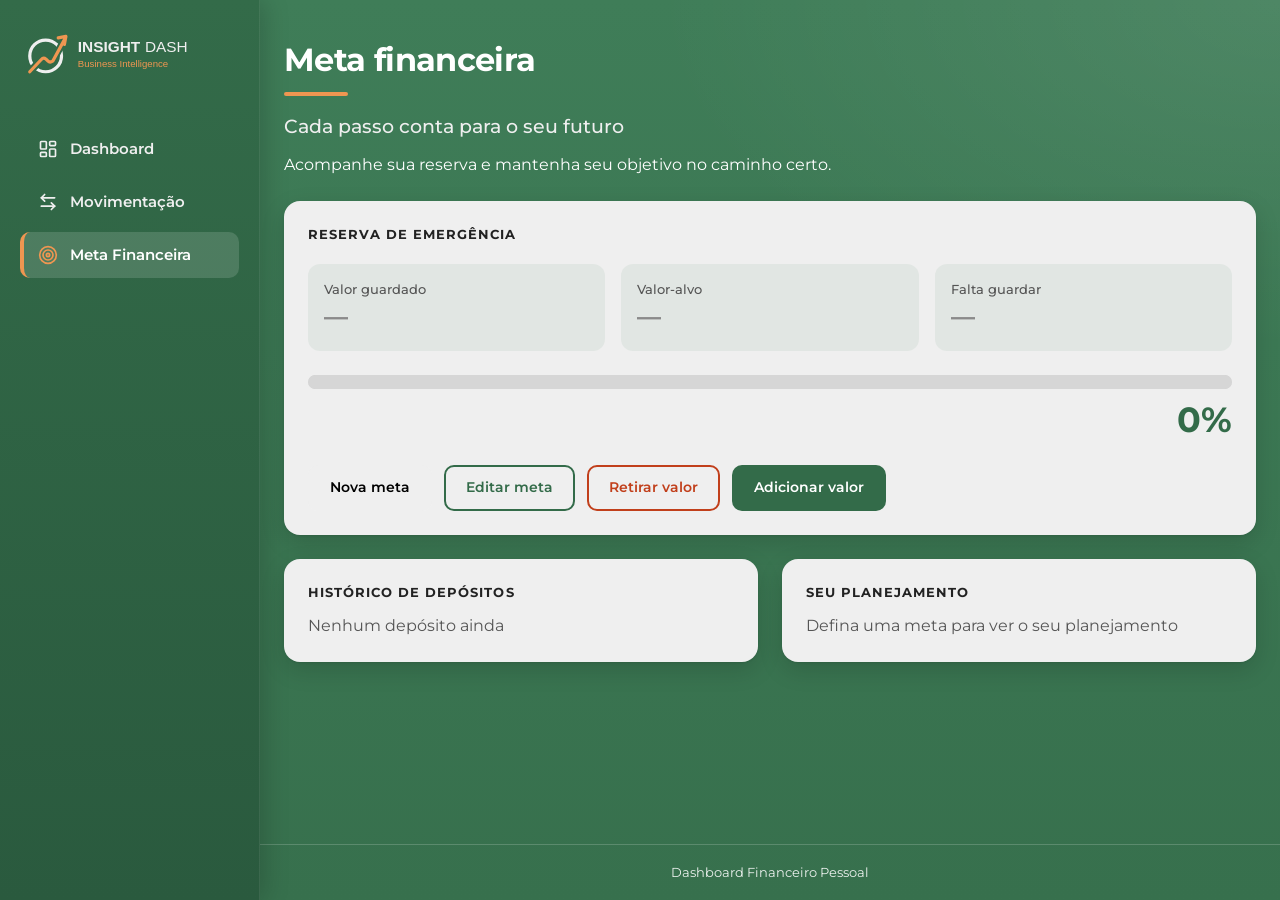
==== commit bfbc0e1f: "criaçao da lista e dicionario no java script" ====
--- a/pages/meta.html
+++ b/pages/meta.html
@@ -54,101 +54,85 @@
                 <p id="porcentagem"></p>
 
                 <div class="acoes">
-                    <button type="button" id="btn-nmeta" class="btn-destaque" onclick="nova_meta.showModal()">Nova meta</button>
-                    <button type="button" id="btn-editar" class="btn-secundario" onclick="editar_meta.showModal()">Editar meta</button>
-                    <button type="button" id="btn-retirar" class="btn-perigo" onclick="retirar.showModal()">Retirar valor</button>
-                    <button type="button" id="btn-adicionar" class="btn-primario" onclick="modal_adicionar_meta.showModal()">Adicionar valor</button>
+                    <button onclick="nova_meta.showModal() "type="button" id="btn-nmeta" class="botao-novameta">Nova meta</button>
+                    <button onclick="editar_meta.showModal() "type="button" id="btn-editar" class="btn-secundario">Editar meta</button>
+                    <button onclick="retirar.showModal() "type="button" id="btn-retirar" class="btn-perigo">Retirar valor</button>
+                    <button onclick="adicionar.showModal() "type="button" id="btn-adicionar" class="btn-primario">Adicionar valor</button>
                 </div>
 
-                <dialog id="nova_meta" class="modal modal-estreito">
+                <dialog id="nova_meta" class="dialog">
+                    <h1>Nova meta</h1>
+                    <p>Tudo começa definindo um objetivo</p>
+
+                    <form method="dialog" id="form_nova_meta">
+                        <label for="criando_nova_meta">Nome da meta</label>
+                        <input type="text" id="criando_nova_meta" name="nmeta" Placeholder="ex:ferias"required >
+                        
+                        <label for="valor_inicial_nmeta">Valor inicial</label>
+                        <input type="text" id="valor_inicial_nmeta" name="inicio_nmeta" placeholder="Não Obrigatório">
+
+                        <label for="valor_da_nmeta">Valor alvo</label>
+                        <input type="text" id="valor_da_nmeta" name="valor_nmeta" placeholder="R$0,00"required>
+                        <button onclick="nova_meta.close()" type="button" formnovalidate>cancelar</button>
+                        <button onclick="nova_meta.close()">Confirmar</button>
+                    </form>
+                </dialog>
+
+                <dialog id="editar_meta" class="dialog">
+                    <h1>Editar meta</h1>
+                    <p>As vezes o plano muda</p>
+                    
                     <form method="dialog">
-                        <div class="modal-cab">
-                            <h2>Nova meta</h2>
-                            <p>Tudo começa definindo um objetivo</p>
-                        </div>
-
-                        <div class="campos">
-                            <div class="campo-largo">
-                                <label for="criando_nova_meta">Nome da meta</label>
-                                <input type="text" id="criando_nova_meta" name="nmeta" placeholder="ex: férias" required>
-                            </div>
-
-                            <div>
-                                <label for="valor_da_nmeta">Valor alvo</label>
-                                <input type="text" id="valor_da_nmeta" name="valor_nmeta" placeholder="R$0,00" required>
-                            </div>
-
-                            <div>
-                                <label for="valor_inicial_nmeta" class="rotulo-linha">Valor inicial <span>Opcional</span></label>
-                                <input type="text" id="valor_inicial_nmeta" name="inicio_nmeta" placeholder="R$0,00">
-                            </div>
-                        </div>
-
-                        <div class="acoes">
-                            <button type="button" class="btn-secundario" formnovalidate onclick="nova_meta.close()">Cancelar</button>
-                            <button type="submit" class="btn-primario">Confirmar</button>
-                        </div>
-                    </form>
-                </dialog>
-
-                <dialog id="editar_meta" class="modal modal-estreito">
+                        <p>Voce esta modificando da meta</p>
+                        <select>
+                        <option value="" disabled selected>Selecione a meta</option>
+                        </select>
+                        
+                        <label for="valor_da_meta">Novo valor alvo</label>
+                        <input type="text" id="valor_da_meta" name="valor_da_meta"placeholder="R$0,00" required>
+                        <button onclick="editar_meta.close()" type="button" formnovalidate>cancelar</button>
+                        <button>Confirmar</button>
+                    </form>
+                </dialog>
+
+                <dialog id="retirar" class="dialog">
+                    <h1>Remover valor da meta</h1>
+                    <p>Alguns gastos sao necessarios</p>
+
                     <form method="dialog">
-                        <div class="modal-cab">
-                            <h2>Editar meta</h2>
-                            <p>As vezes o plano muda</p>
-                        </div>
-
-                        <div class="campos">
-                            <div class="campo-largo">
-                                <label for="meta_editar">Você está modificando a meta</label>
-                                <select id="meta_editar" name="meta_editar" required>
-                                    <option value="" disabled selected>Selecione a meta</option>
-                                </select>
-                            </div>
-
-                            <div class="campo-largo">
-                                <label for="valor_da_meta">Novo valor alvo</label>
-                                <input type="text" id="valor_da_meta" name="valor_da_meta" placeholder="R$0,00" required>
-                            </div>
-                        </div>
-
-                        <div class="acoes">
-                            <button type="button" class="btn-secundario" formnovalidate onclick="editar_meta.close()">Cancelar</button>
-                            <button type="submit" class="btn-primario">Confirmar</button>
-                        </div>
-                    </form>
-                </dialog>
-
-                <dialog id="retirar" class="modal modal-estreito">
+                        <p>Voce esta retirando da meta</p>
+                        <select>
+                        <option value="" disabled selected>Selecione a meta</option>
+                        </select>
+                        
+                        <label for="adicionar_valor">Remover valor</label>
+                        <input type="text" id="remover_valor" name="remover_meta" placeholder="R$0,00" required>
+
+                        <label for="data">Data da remoção</label>
+                        <input type="date" id="data" name="data_contribuir" required>
+
+                        <button onclick="retirar.close()" type="button" formnovalidate>cancelar</button>
+                        <button>Confirmar retirada</button>
+                    </form>
+                </dialog>
+
+                <dialog id="adicionar" class="dialog">
+                    <h1>Adicionar valor na meta</h1>
+                    <p>Se aproximando de seu objetivo</p>
+
                     <form method="dialog">
-                        <div class="modal-cab">
-                            <h2>Remover valor da meta</h2>
-                            <p>Alguns gastos são necessários</p>
-                        </div>
-
-                        <div class="campos">
-                            <div class="campo-largo">
-                                <label for="meta_retirar">Você está retirando da meta</label>
-                                <select id="meta_retirar" name="meta_retirar" required>
-                                    <option value="" disabled selected>Selecione a meta</option>
-                                </select>
-                            </div>
-
-                            <div>
-                                <label for="remover_valor">Remover valor</label>
-                                <input type="text" id="remover_valor" name="remover_meta" placeholder="R$0,00" required>
-                            </div>
-
-                            <div>
-                                <label for="data_retirada">Data da remoção</label>
-                                <input type="date" id="data_retirada" name="data_retirada" required>
-                            </div>
-                        </div>
-
-                        <div class="acoes">
-                            <button type="button" class="btn-secundario" formnovalidate onclick="retirar.close()">Cancelar</button>
-                            <button type="submit" class="btn-perigo-solido">Confirmar retirada</button>
-                        </div>
+                        <p>Voce adicionando na meta</p>
+                        <select>
+                        <option value="" disabled selected>Selecione a meta</option>
+                        </select>
+                        
+                        <label for="adicionar_valor">Adicionar valor</label>
+                        <input type="text" id="adicionar_valor" name="adicionar_meta" placeholder="R$0,00" required>
+
+                        <label for="data">Data da contribuição</label>
+                        <input type="date" id="data" name="data_contribuir" required>
+                        <button onclick="adicionar.close()" type="button" formnovalidate>cancelar</button>
+                        <button>Confirmar adição</button>
                     </form>
                 </dialog>
             </section>
@@ -171,7 +155,7 @@
         </footer>
     </div>
 
-    <dialog id="modal_adicionar_meta" class="modal">
+    <dialog id="modal-adicionar-meta" class="modal">
         <form id="form-adicionar-meta" method="dialog">
             <div class="modal-cab">
                 <h2>Adicionar valor à meta</h2>
@@ -251,13 +235,12 @@
 
             <div class="acoes acoes-rodape">
                 <small>A contribuição ficará no histórico da meta.</small>
-                <button type="button" id="btn-cancelar-meta" class="btn-secundario" onclick="modal_adicionar_meta.close()">Cancelar</button>
+                <button type="button" id="btn-cancelar-meta" class="btn-secundario">Cancelar</button>
                 <button type="submit" class="btn-primario">Confirmar contribuição</button>
             </div>
         </form>
     </dialog>
 
-    <script src="../modal-meta.js"></script>
     <script src="../script.js"></script>
 </body>
 </html>
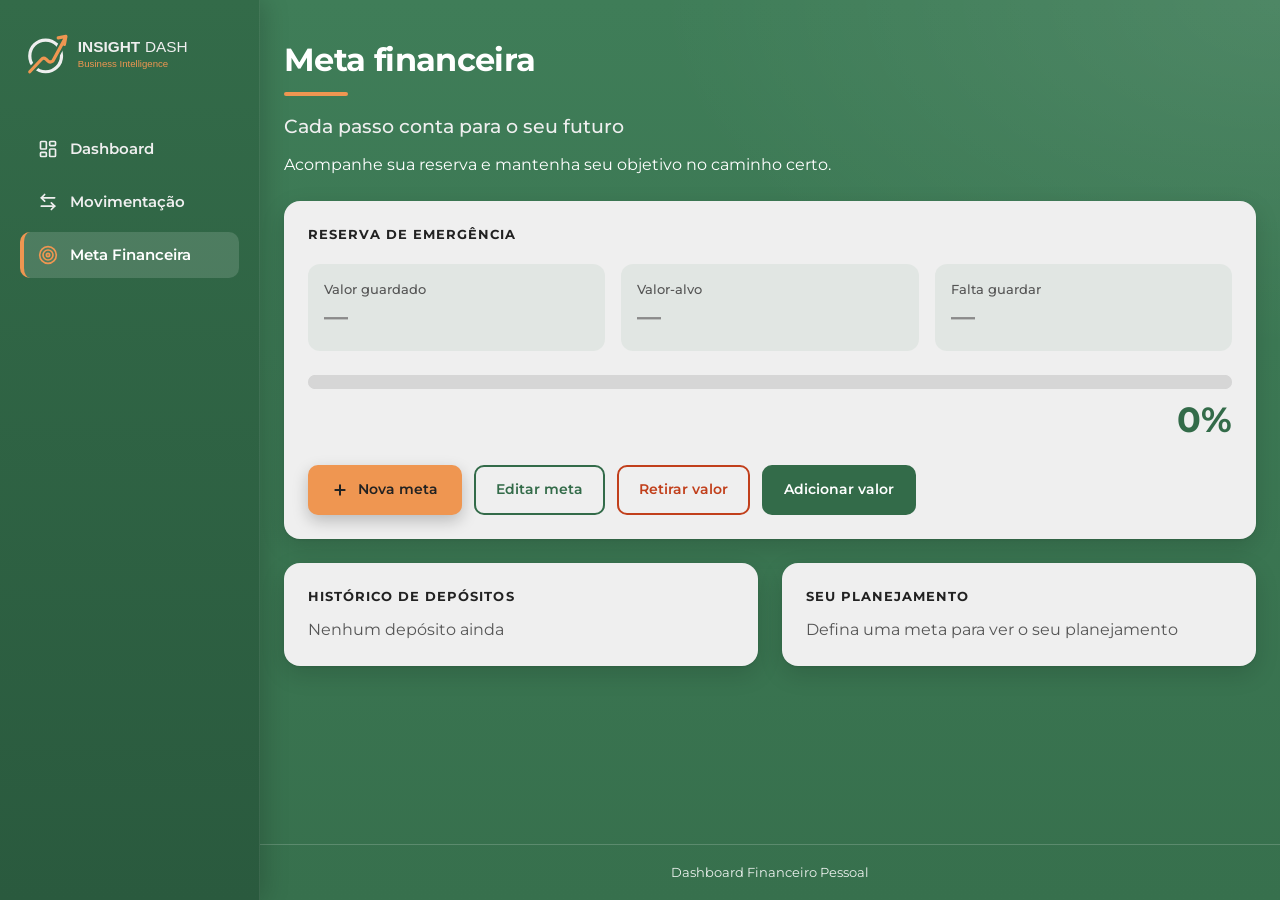
==== commit 5ff30d92: "criaçao da lista e dicionario no java script" ====
--- a/pages/meta.html
+++ b/pages/meta.html
@@ -54,85 +54,101 @@
                 <p id="porcentagem"></p>
 
                 <div class="acoes">
-                    <button onclick="nova_meta.showModal() "type="button" id="btn-nmeta" class="botao-novameta">Nova meta</button>
-                    <button onclick="editar_meta.showModal() "type="button" id="btn-editar" class="btn-secundario">Editar meta</button>
-                    <button onclick="retirar.showModal() "type="button" id="btn-retirar" class="btn-perigo">Retirar valor</button>
-                    <button onclick="adicionar.showModal() "type="button" id="btn-adicionar" class="btn-primario">Adicionar valor</button>
+                    <button type="button" id="btn-nmeta" class="btn-destaque" onclick="nova_meta.showModal()">Nova meta</button>
+                    <button type="button" id="btn-editar" class="btn-secundario" onclick="editar_meta.showModal()">Editar meta</button>
+                    <button type="button" id="btn-retirar" class="btn-perigo" onclick="retirar.showModal()">Retirar valor</button>
+                    <button type="button" id="btn-adicionar" class="btn-primario" onclick="modal_adicionar_meta.showModal()">Adicionar valor</button>
                 </div>
 
-                <dialog id="nova_meta" class="dialog">
-                    <h1>Nova meta</h1>
-                    <p>Tudo começa definindo um objetivo</p>
-
-                    <form method="dialog" id="form_nova_meta">
-                        <label for="criando_nova_meta">Nome da meta</label>
-                        <input type="text" id="criando_nova_meta" name="nmeta" Placeholder="ex:ferias"required >
-                        
-                        <label for="valor_inicial_nmeta">Valor inicial</label>
-                        <input type="text" id="valor_inicial_nmeta" name="inicio_nmeta" placeholder="Não Obrigatório">
-
-                        <label for="valor_da_nmeta">Valor alvo</label>
-                        <input type="text" id="valor_da_nmeta" name="valor_nmeta" placeholder="R$0,00"required>
-                        <button onclick="nova_meta.close()" type="button" formnovalidate>cancelar</button>
-                        <button onclick="nova_meta.close()">Confirmar</button>
+                <dialog id="nova_meta" class="modal modal-estreito">
+                    <form method="dialog">
+                        <div class="modal-cab">
+                            <h2>Nova meta</h2>
+                            <p>Tudo começa definindo um objetivo</p>
+                        </div>
+
+                        <div class="campos">
+                            <div class="campo-largo">
+                                <label for="criando_nova_meta">Nome da meta</label>
+                                <input type="text" id="criando_nova_meta" name="nmeta" placeholder="ex: férias" required>
+                            </div>
+
+                            <div>
+                                <label for="valor_da_nmeta">Valor alvo</label>
+                                <input type="text" id="valor_da_nmeta" name="valor_nmeta" placeholder="R$0,00" required>
+                            </div>
+
+                            <div>
+                                <label for="valor_inicial_nmeta" class="rotulo-linha">Valor inicial <span>Opcional</span></label>
+                                <input type="text" id="valor_inicial_nmeta" name="inicio_nmeta" placeholder="R$0,00">
+                            </div>
+                        </div>
+
+                        <div class="acoes">
+                            <button type="button" class="btn-secundario" formnovalidate onclick="nova_meta.close()">Cancelar</button>
+                            <button type="submit" class="btn-primario">Confirmar</button>
+                        </div>
                     </form>
                 </dialog>
 
-                <dialog id="editar_meta" class="dialog">
-                    <h1>Editar meta</h1>
-                    <p>As vezes o plano muda</p>
-                    
+                <dialog id="editar_meta" class="modal modal-estreito">
                     <form method="dialog">
-                        <p>Voce esta modificando da meta</p>
-                        <select>
-                        <option value="" disabled selected>Selecione a meta</option>
-                        </select>
-                        
-                        <label for="valor_da_meta">Novo valor alvo</label>
-                        <input type="text" id="valor_da_meta" name="valor_da_meta"placeholder="R$0,00" required>
-                        <button onclick="editar_meta.close()" type="button" formnovalidate>cancelar</button>
-                        <button>Confirmar</button>
+                        <div class="modal-cab">
+                            <h2>Editar meta</h2>
+                            <p>As vezes o plano muda</p>
+                        </div>
+
+                        <div class="campos">
+                            <div class="campo-largo">
+                                <label for="meta_editar">Você está modificando a meta</label>
+                                <select id="meta_editar" name="meta_editar" required>
+                                    <option value="" disabled selected>Selecione a meta</option>
+                                </select>
+                            </div>
+
+                            <div class="campo-largo">
+                                <label for="valor_da_meta">Novo valor alvo</label>
+                                <input type="text" id="valor_da_meta" name="valor_da_meta" placeholder="R$0,00" required>
+                            </div>
+                        </div>
+
+                        <div class="acoes">
+                            <button type="button" class="btn-secundario" formnovalidate onclick="editar_meta.close()">Cancelar</button>
+                            <button type="submit" class="btn-primario">Confirmar</button>
+                        </div>
                     </form>
                 </dialog>
 
-                <dialog id="retirar" class="dialog">
-                    <h1>Remover valor da meta</h1>
-                    <p>Alguns gastos sao necessarios</p>
-
+                <dialog id="retirar" class="modal modal-estreito">
                     <form method="dialog">
-                        <p>Voce esta retirando da meta</p>
-                        <select>
-                        <option value="" disabled selected>Selecione a meta</option>
-                        </select>
-                        
-                        <label for="adicionar_valor">Remover valor</label>
-                        <input type="text" id="remover_valor" name="remover_meta" placeholder="R$0,00" required>
-
-                        <label for="data">Data da remoção</label>
-                        <input type="date" id="data" name="data_contribuir" required>
-
-                        <button onclick="retirar.close()" type="button" formnovalidate>cancelar</button>
-                        <button>Confirmar retirada</button>
-                    </form>
-                </dialog>
-
-                <dialog id="adicionar" class="dialog">
-                    <h1>Adicionar valor na meta</h1>
-                    <p>Se aproximando de seu objetivo</p>
-
-                    <form method="dialog">
-                        <p>Voce adicionando na meta</p>
-                        <select>
-                        <option value="" disabled selected>Selecione a meta</option>
-                        </select>
-                        
-                        <label for="adicionar_valor">Adicionar valor</label>
-                        <input type="text" id="adicionar_valor" name="adicionar_meta" placeholder="R$0,00" required>
-
-                        <label for="data">Data da contribuição</label>
-                        <input type="date" id="data" name="data_contribuir" required>
-                        <button onclick="adicionar.close()" type="button" formnovalidate>cancelar</button>
-                        <button>Confirmar adição</button>
+                        <div class="modal-cab">
+                            <h2>Remover valor da meta</h2>
+                            <p>Alguns gastos são necessários</p>
+                        </div>
+
+                        <div class="campos">
+                            <div class="campo-largo">
+                                <label for="meta_retirar">Você está retirando da meta</label>
+                                <select id="meta_retirar" name="meta_retirar" required>
+                                    <option value="" disabled selected>Selecione a meta</option>
+                                </select>
+                            </div>
+
+                            <div>
+                                <label for="remover_valor">Remover valor</label>
+                                <input type="text" id="remover_valor" name="remover_meta" placeholder="R$0,00" required>
+                            </div>
+
+                            <div>
+                                <label for="data_retirada">Data da remoção</label>
+                                <input type="date" id="data_retirada" name="data_retirada" required>
+                            </div>
+                        </div>
+
+                        <div class="acoes">
+                            <button type="button" class="btn-secundario" formnovalidate onclick="retirar.close()">Cancelar</button>
+                            <button type="submit" class="btn-perigo-solido">Confirmar retirada</button>
+                        </div>
                     </form>
                 </dialog>
             </section>
@@ -155,7 +171,7 @@
         </footer>
     </div>
 
-    <dialog id="modal-adicionar-meta" class="modal">
+    <dialog id="modal_adicionar_meta" class="modal">
         <form id="form-adicionar-meta" method="dialog">
             <div class="modal-cab">
                 <h2>Adicionar valor à meta</h2>
@@ -235,12 +251,13 @@
 
             <div class="acoes acoes-rodape">
                 <small>A contribuição ficará no histórico da meta.</small>
-                <button type="button" id="btn-cancelar-meta" class="btn-secundario">Cancelar</button>
+                <button type="button" id="btn-cancelar-meta" class="btn-secundario" onclick="modal_adicionar_meta.close()">Cancelar</button>
                 <button type="submit" class="btn-primario">Confirmar contribuição</button>
             </div>
         </form>
     </dialog>
 
+    <script src="../modal-meta.js"></script>
     <script src="../script.js"></script>
 </body>
 </html>
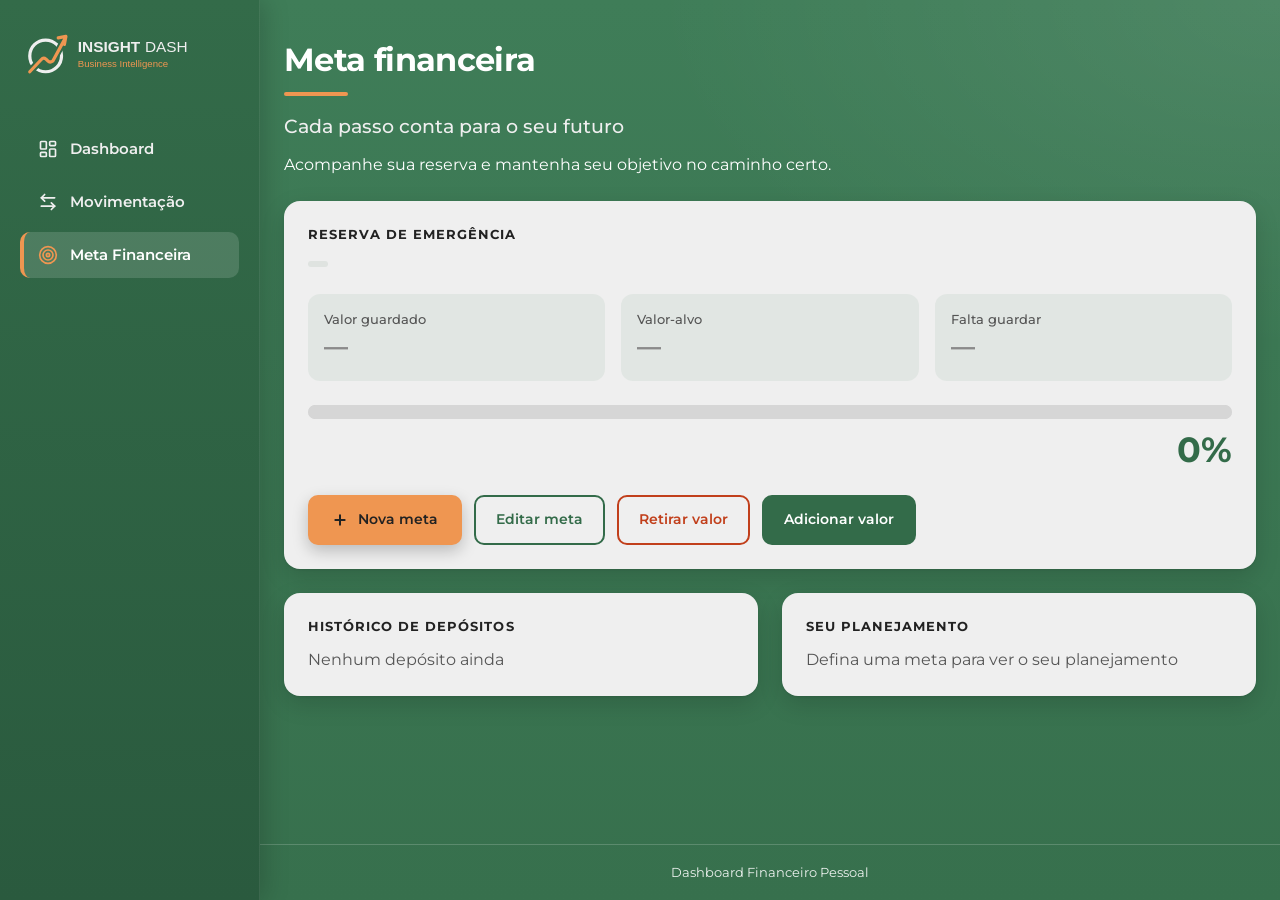
==== commit fb305909: "feat js pronto" ====
--- a/pages/meta.html
+++ b/pages/meta.html
@@ -34,6 +34,7 @@
 
             <section class="meta">
                 <h2>Reserva de emergência</h2>
+                <span id="meta-status" class="selo"></span>
 
                 <div class="valores">
                     <div>
@@ -61,7 +62,7 @@
                 </div>
 
                 <dialog id="nova_meta" class="modal modal-estreito">
-                    <form method="dialog">
+                    <form method="dialog" id="form_nova_meta">
                         <div class="modal-cab">
                             <h2>Nova meta</h2>
                             <p>Tudo começa definindo um objetivo</p>
@@ -82,6 +83,11 @@
                                 <label for="valor_inicial_nmeta" class="rotulo-linha">Valor inicial <span>Opcional</span></label>
                                 <input type="text" id="valor_inicial_nmeta" name="inicio_nmeta" placeholder="R$0,00">
                             </div>
+
+                            <div class="campo-largo">
+                                <label for="prazo_nmeta" class="rotulo-linha">Prazo <span>Opcional</span></label>
+                                <input type="date" id="prazo_nmeta" name="prazo_nmeta">
+                            </div>
                         </div>
 
                         <div class="acoes">
@@ -92,7 +98,7 @@
                 </dialog>
 
                 <dialog id="editar_meta" class="modal modal-estreito">
-                    <form method="dialog">
+                    <form method="dialog" id="form_editar_meta">
                         <div class="modal-cab">
                             <h2>Editar meta</h2>
                             <p>As vezes o plano muda</p>
@@ -101,7 +107,7 @@
                         <div class="campos">
                             <div class="campo-largo">
                                 <label for="meta_editar">Você está modificando a meta</label>
-                                <select id="meta_editar" name="meta_editar" required>
+                                <select id="meta_editar" class="meta" name="meta_editar" required>
                                     <option value="" disabled selected>Selecione a meta</option>
                                 </select>
                             </div>
@@ -120,7 +126,7 @@
                 </dialog>
 
                 <dialog id="retirar" class="modal modal-estreito">
-                    <form method="dialog">
+                    <form method="dialog" id="form_retirar">
                         <div class="modal-cab">
                             <h2>Remover valor da meta</h2>
                             <p>Alguns gastos são necessários</p>
@@ -129,7 +135,7 @@
                         <div class="campos">
                             <div class="campo-largo">
                                 <label for="meta_retirar">Você está retirando da meta</label>
-                                <select id="meta_retirar" name="meta_retirar" required>
+                                <select id="meta_retirar" name="meta_" class="meta" required>
                                     <option value="" disabled selected>Selecione a meta</option>
                                 </select>
                             </div>
@@ -257,7 +263,6 @@
         </form>
     </dialog>
 
-    <script src="../modal-meta.js"></script>
     <script src="../script.js"></script>
 </body>
 </html>
